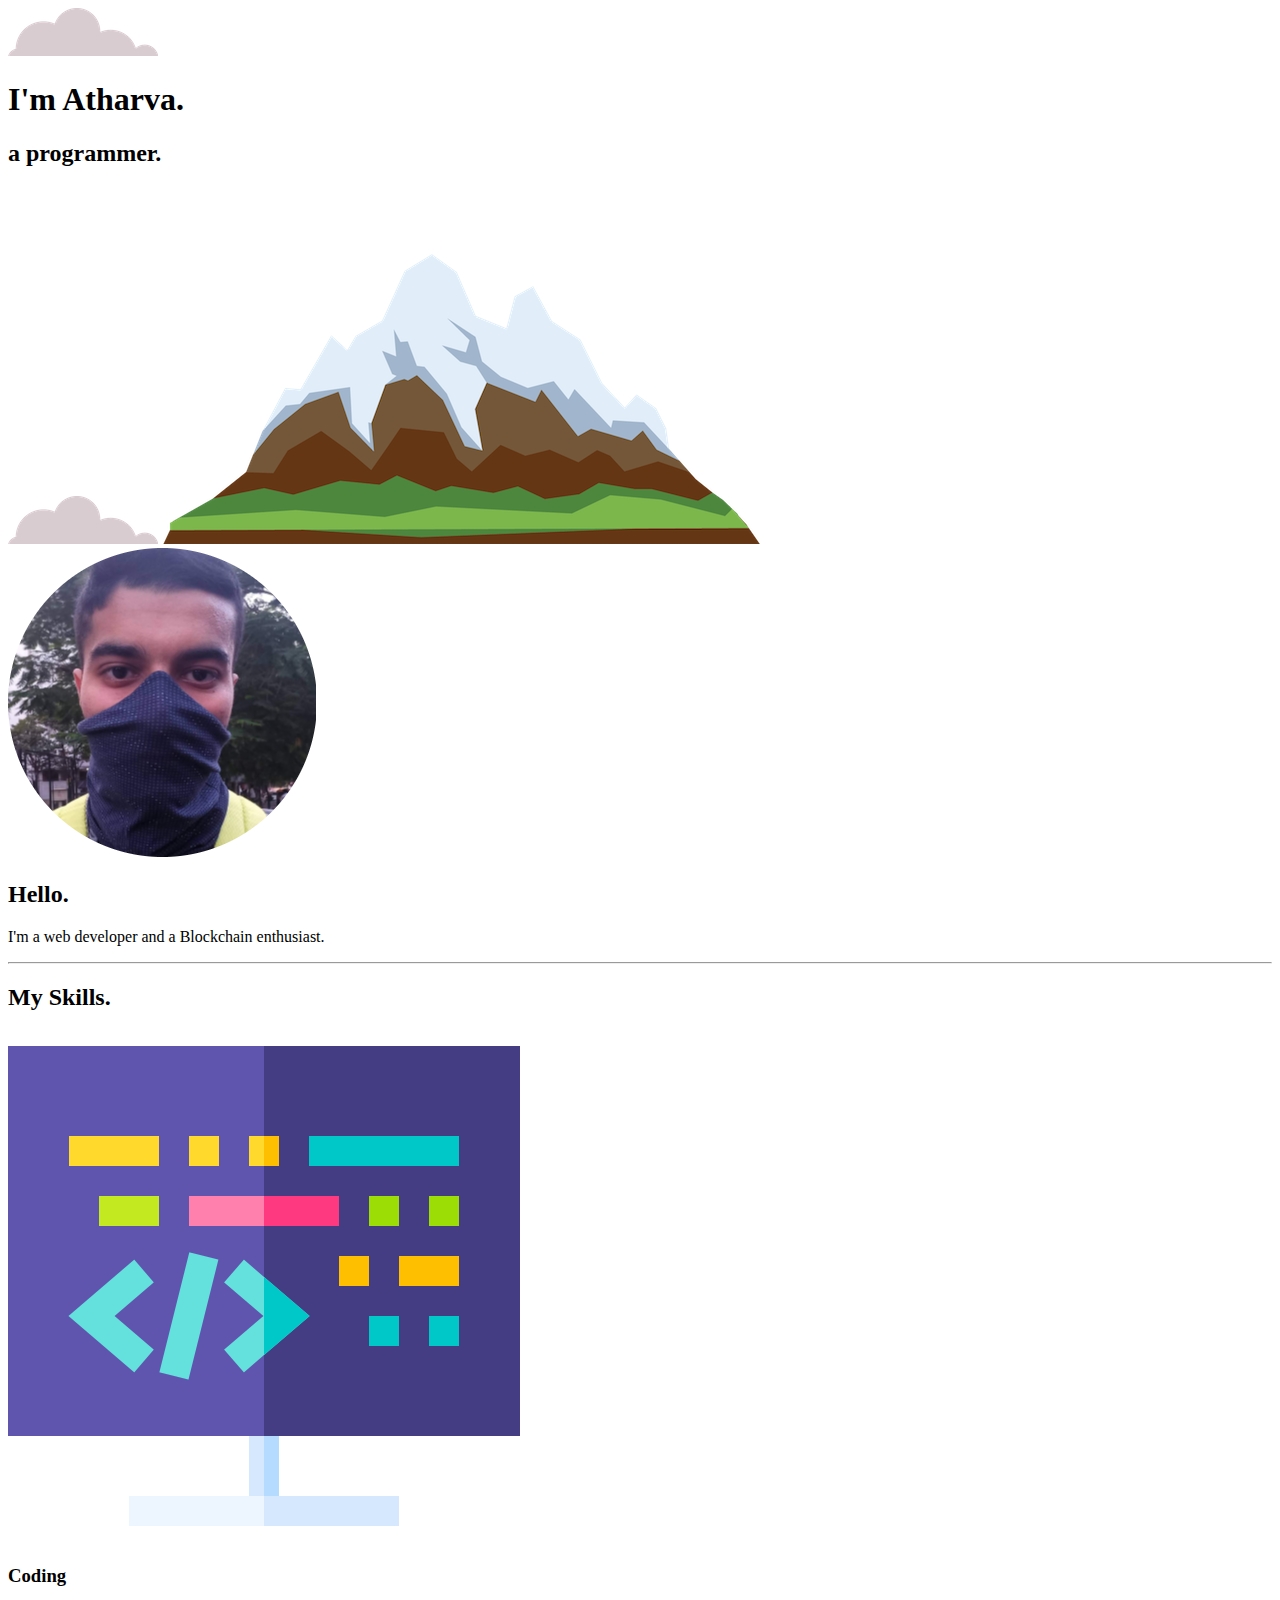
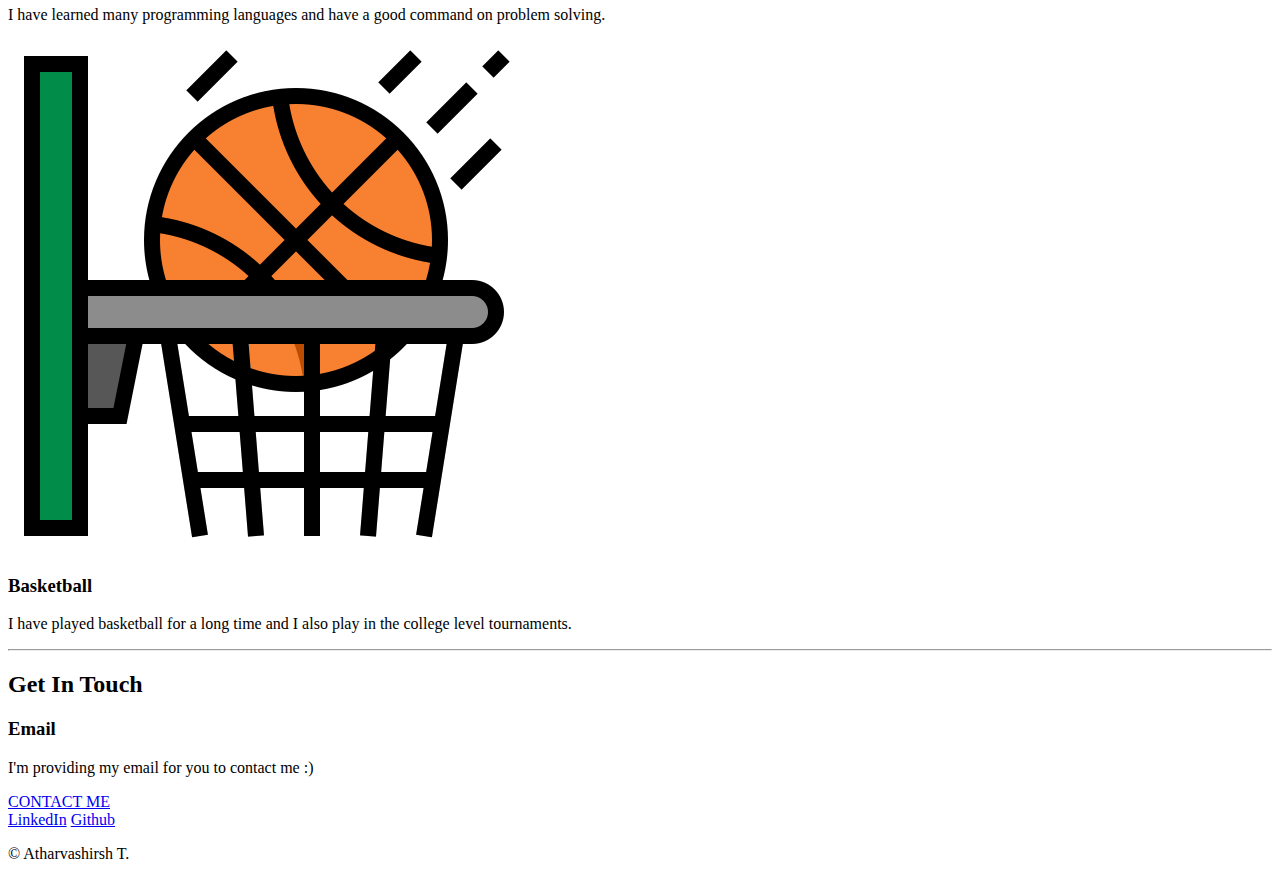
==== Task4/index.html @ dd8c6996 "Add files via upload" ====
<!DOCTYPE html>
<html>
    <head>
        <meta charset="utf-8" />
        <title>Atharvashirsh Tiwary</title>
        <link rel="stylesheet" href="css/style.css" />
        <link rel="icon" href="Images/icon.ico" />
        <link rel="preconnect" href="https://fonts.googleapis.com" />
        <link rel="preconnect" href="https://fonts.gstatic.com" crossorigin />
        <link href="https://fonts.googleapis.com/css2?family=Merriweather&display=swap" rel="stylesheet" />
        <link rel="preconnect" href="https://fonts.googleapis.com" />
        <link rel="preconnect" href="https://fonts.gstatic.com" crossorigin />
        <link href="https://fonts.googleapis.com/css2?family=Kalam&display=swap" rel="stylesheet" />
    </head>

    <body>
        <div class="top">
            <img class="top-cloud" src="Images/cloud.png" alt="cloud" />
            <h1>I'm Atharva.</h1>
            <h2>a <span class="pro">pro</span>grammer.</h2>
            <img class="bottom-cloud" src="Images/cloud.png" alt="cloud" />
            <img src="Images/mountain.png" alt="mountain" />
        </div>

        <div class="middle-container">
            <div class="profile">
                <img src="Images\atharva.png" alt="atharva.png" />
                <h2>Hello.</h2>
                <p>I'm a web developer and a Blockchain enthusiast.</p>
            </div>

            <hr />

            <div class="skills">
                <h2>My Skills.</h2>
                <div class="skill-row">
                    <img class="coding" src="Images\coding.png" alt="coding.png" />
                    <h3>Coding</h3>
                    <p>I have learned many programming languages and have a good command on problem solving.</p>
                </div>
                <div class="skill-row">
                    <img class="basketball" src="Images\basketball.png" alt="basketball.png" />
                    <h3>Basketball</h3>
                    <p>I have played basketball for a long time and I also play in the college level tournaments.</p>
                </div>
            </div>

            <hr />

            <div class="contact-me">
                <h2>Get In Touch</h2>
                <h3>Email</h3>
                <p>I'm providing my email for you to contact me :)</p>
                <a class="btn" href="mailto:astw21209@gmail.com">CONTACT ME</a>
            </div>
        </div>

        <div class="bottom-container">
            <a class="footer-link" href="https://www.linkedin.com/in/atharvashirsh-t-99648a250">LinkedIn</a>
            <a class="footer-link" href="https://github.com/atharvashirsht">Github</a>
            <p class="copyright">© Atharvashirsh T.</p>
        </div>
    </body>
</html>
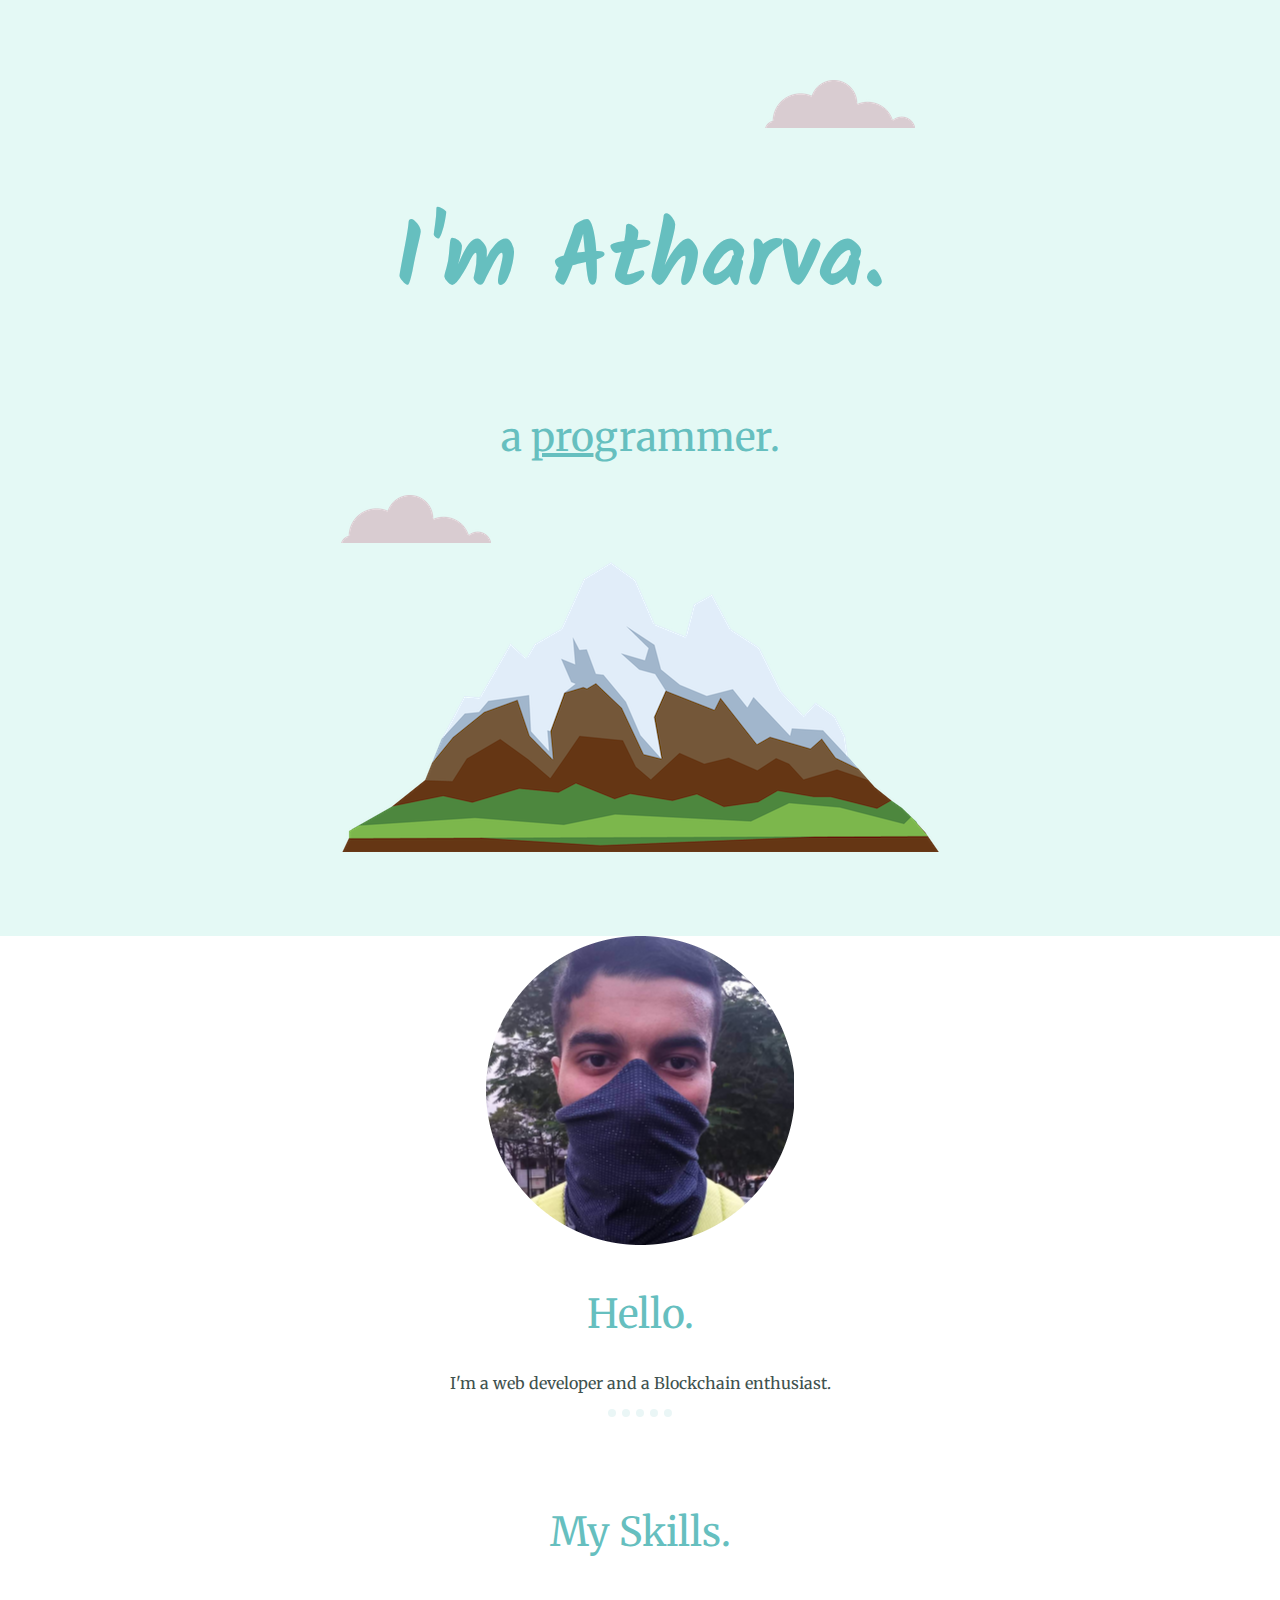
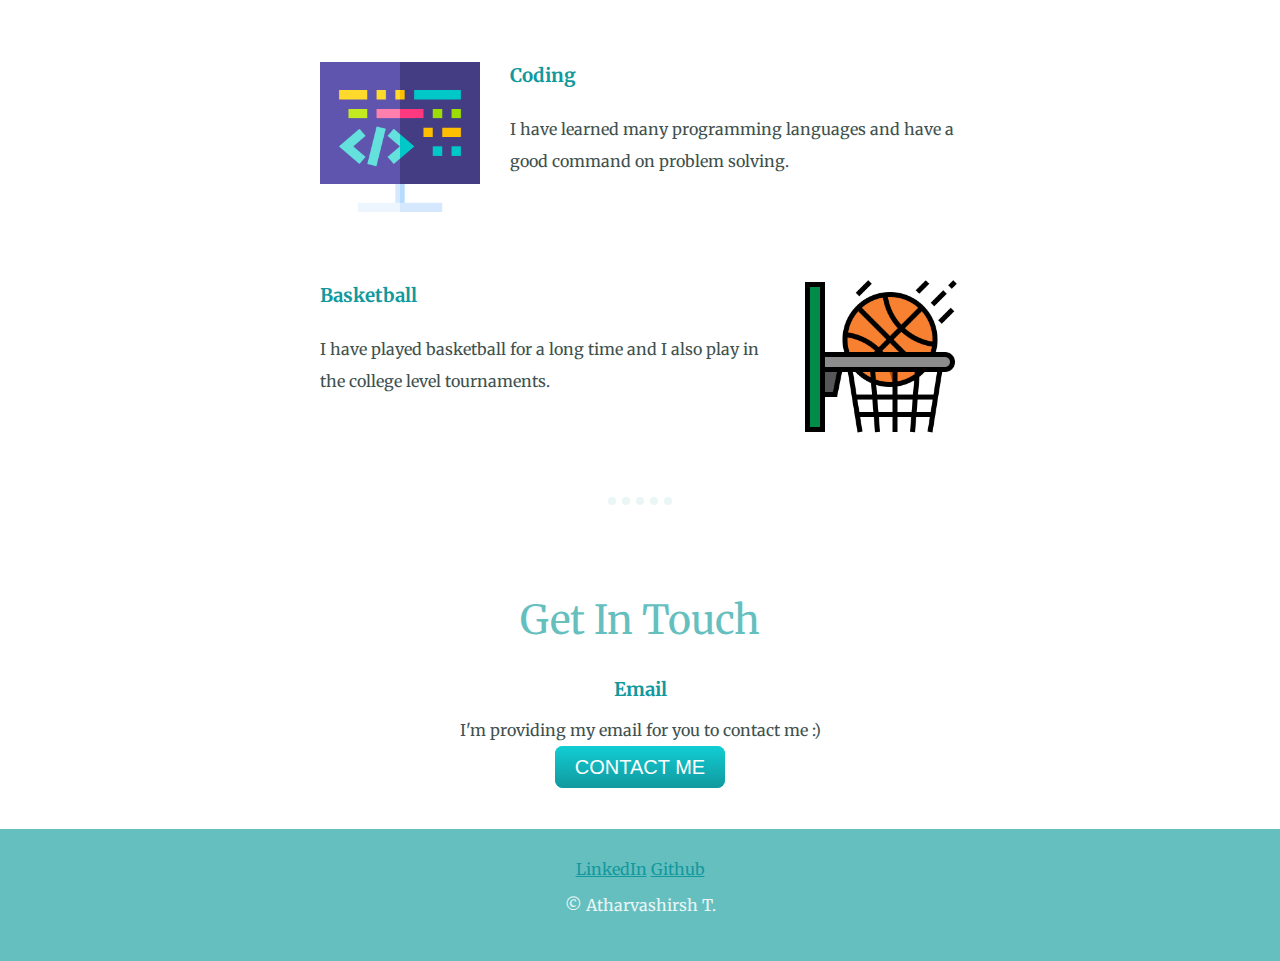
==== commit 762031a8: "Update index.html" ====
--- a/Task4/index.html
+++ b/Task4/index.html
@@ -3,7 +3,7 @@
     <head>
         <meta charset="utf-8" />
         <title>Atharvashirsh Tiwary</title>
-        <link rel="stylesheet" href="css/style.css" />
+        <link rel="stylesheet" href="CSS/style.css" />
         <link rel="icon" href="Images/icon.ico" />
         <link rel="preconnect" href="https://fonts.googleapis.com" />
         <link rel="preconnect" href="https://fonts.gstatic.com" crossorigin />
--- a/Task4/CSS/style.css
+++ b/Task4/CSS/style.css
@@ -0,0 +1,133 @@
+body
+{
+    margin: 0; 
+    text-align: center;
+    font-family: 'Merriweather',  serif;
+    
+}
+
+h1
+{
+    margin-top: 40px;
+    font-size: 5.625rem;
+    font-family: 'Kalam',serif;
+    color:  #66BFBF;
+    line-height: 2;
+}
+
+h2
+{
+    font-size: 2.5rem;
+    margin-top: 40px;
+    color:  #66BFBF;
+    font-weight: normal;
+}
+
+h3{
+    color: #11999E;
+}
+
+a{
+    color: #11999E;
+}
+
+p{
+    color: #40514E;
+}
+
+.top 
+{
+    background-color: #E4F9F5;
+    padding: 80px;
+}   
+
+
+.pro
+{
+    text-decoration: underline;
+}
+
+.bottom-cloud
+{
+    position: absolute;
+}
+
+.top-cloud
+{
+    position: relative;
+    left : 200px;
+}
+
+.skill-row
+{
+    width: 50%;
+    margin: 100px auto;
+    text-align: left;
+    line-height: 2;
+    
+}
+
+.coding
+{
+    width: 25%;
+    float: left;
+    padding-right: 30px;
+}
+.basketball
+{
+    width: 25%;
+    float: right;
+    padding-left: 30px;
+}
+
+.btn {
+    background: #11cdd4;
+    background-image: -webkit-linear-gradient(top, #11cdd4, #11999e);
+    background-image: -moz-linear-gradient(top, #11cdd4, #11999e);
+    background-image: -ms-linear-gradient(top, #11cdd4, #11999e);
+    background-image: -o-linear-gradient(top, #11cdd4, #11999e);
+    background-image: linear-gradient(to bottom, #11cdd4, #11999e);
+    -webkit-border-radius: 8;
+    -moz-border-radius: 8;
+    border-radius: 8px;
+    font-family: Arial;
+    color: #ffffff;
+    font-size: 20px;
+    padding: 10px 20px 10px 20px;
+    text-decoration: none;
+    margin: 50px auto;
+  }
+  
+.btn:hover {
+    background: #30e3cb;
+    background-image: -webkit-linear-gradient(top, #30e3cb, #2bc4ad);
+    background-image: -moz-linear-gradient(top, #30e3cb, #2bc4ad);
+    background-image: -ms-linear-gradient(top, #30e3cb, #2bc4ad);
+    background-image: -o-linear-gradient(top, #30e3cb, #2bc4ad);
+    background-image: linear-gradient(to bottom, #30e3cb, #2bc4ad);
+    text-decoration: none;
+}
+
+hr
+{
+    padding-top: 25px;
+    padding-bottom: 25px;
+    border-width: 8px;
+    width: 5%;
+    color: #EAF6F6;
+    border-style: none;
+    border-top-style: dotted;
+}
+
+.bottom-container
+{
+    margin-top: 50px;
+    background-color: #66BFBF;
+    padding: 30px;
+}
+
+.copyright
+{
+    color: #EAF6F6;
+}
+
